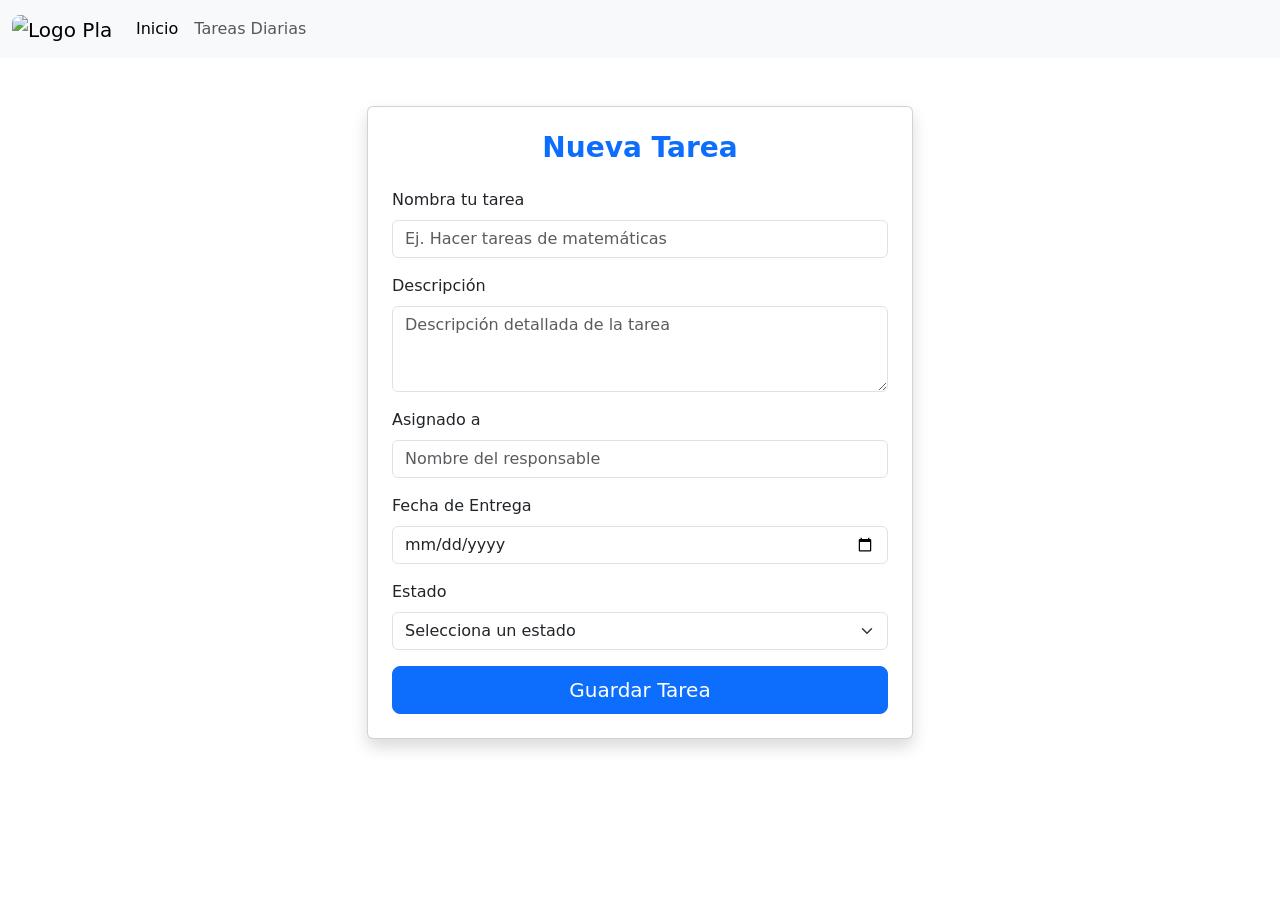
==== index.html @ b26d10c1 "Actualiza el placeholder del campo de nombre de tarea en el formulario" ====
<!DOCTYPE html>
<html lang="es">
<head>
    <meta charset="UTF-8">
    <meta name="viewport" content="width=device-width, initial-scale=1.0">
    <title>Planificador de Tareas Diarias</title>
    <link rel="stylesheet" href="Style.css">
    <link href="https://cdn.jsdelivr.net/npm/bootstrap@5.3.8/dist/css/bootstrap.min.css" rel="stylesheet" crossorigin="anonymous">
</head>
<body>
    <nav class="navbar navbar-expand-lg bg-body-tertiary">
        <div class="container-fluid">
            <a class="navbar-brand" href="#">
                <img src="https://encrypted-tbn0.gstatic.com/images?q=tbn:ANd9GcTt7R5lVFaLwnll3TaP_a8R_R76PgXZHmYkWWJ3i27mNA&s=10" alt="Logo Planificador de Tareas" class="logo-app" width="30" height="30">
            </a>
            <button class="navbar-toggler" type="button" data-bs-toggle="collapse" data-bs-target="#navbarSupportedContent" aria-controls="navbarSupportedContent" aria-expanded="false" aria-label="Toggle navigation">
                <span class="navbar-toggler-icon"></span>
            </button>
            <div class="collapse navbar-collapse" id="navbarSupportedContent">
                <ul class="navbar-nav me-auto mb-2 mb-lg-0">
                    <li class="nav-item"><a class="nav-link active" href="#">Inicio</a></li>
                    <li class="nav-item"><a class="nav-link" href="#">Tareas Diarias</a></li>
                </ul>
            </div>
        </div>
    </nav>

    <div class="container my-5">
        <div class="row justify-content-center">
            <div class="col-12 col-md-8 col-lg-6">
                <div class="card p-4 shadow">
                    <h3 class="card-title text-center mb-4 text-primary fw-bold">Nueva Tarea</h3>
                    
                    <div id="errorContainer" class="alert alert-danger d-none" role="alert"></div>

                    <form id="taskForm">

                        <div class="mb-3">
                            <label for="taskName" class="form-label">Nombra tu tarea</label>
                            <input type="text" class="form-control" id="taskName" placeholder="Ej. Hacer tareas de matemáticas">
                        </div>

                        <div class="mb-3">
                            <label for="taskDescription" class="form-label">Descripción</label>
                            <textarea class="form-control" id="taskDescription" rows="3" placeholder="Descripción detallada de la tarea"></textarea>
                        </div>

                        <div class="mb-3">
                            <label for="taskAssignee" class="form-label">Asignado a</label>
                            <input type="text" class="form-control" id="taskAssignee" placeholder="Nombre del responsable">
                        </div>

                        <div class="mb-3">
                            <label for="taskDueDate" class="form-label">Fecha de Entrega</label>
                            <input type="date" class="form-control" id="taskDueDate">
                        </div>

                        <div class="mb-3">
                            <label for="taskStatus" class="form-label">Estado</label>
                            <select class="form-select" id="taskStatus">
                                <option value="" selected disabled>Selecciona un estado</option>
                                <option value="POR HACER">Por Hacer</option>
                                <option value="EN PROCESO">En Proceso</option>
                                <option value="REVISIÓN">Revisión</option>
                                <option value="HECHO">Hecho</option>
                            </select>
                        </div>

                        <div class="d-grid">
                            <button type="submit" class="btn btn-primary btn-lg">Guardar Tarea</button>
                        </div>
                    </form>
                </div>
            </div>
        </div>

        <div class="row mt-5" id="tasksContainer">
        </div>
    </div>

    <script src="script.js"></script>
    <script src="https://cdn.jsdelivr.net/npm/bootstrap@5.3.8/dist/js/bootstrap.bundle.min.js" crossorigin="anonymous"></script>
</body>
</html>
---- Style.css ----
.logo-container {
    display: flex;
    justify-content: center;
    margin-bottom: 15px;
}

.logo-app {
    width: 100%;
    max-width: 100px;
    height: auto;
    border-radius: 8px;
}
    .carousel-contenedor-reducido {
        max-width: 500px;
        margin: 50px auto;
        border-radius: 12px;
        overflow: hidden;
        box-shadow: 0 4px 10px rgba(0, 0, 0, 0.15);
    }

    /* Homogeniza el tamaño interno de las imágenes */
    .img-carrusel-fija {
        height: 320px;
        object-fit: cover;
        object-position: center;
    }
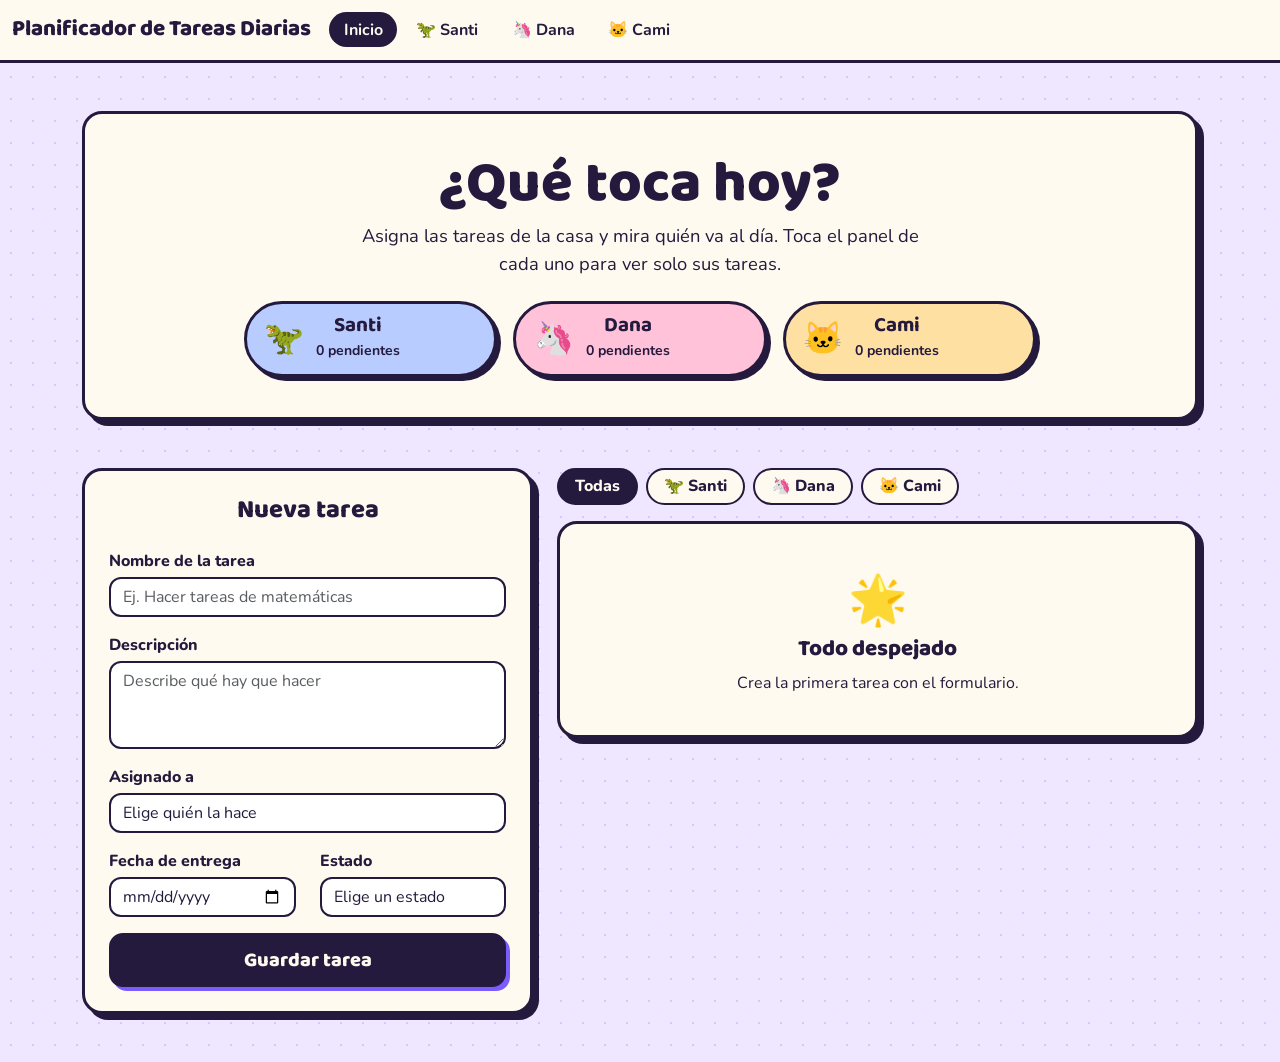
==== commit 3b7e5f8e: "Refactor styles and improve HTML structure for task panels; enhance task management logic" ====
--- a/index.html
+++ b/index.html
@@ -3,78 +3,98 @@
 <head>
     <meta charset="UTF-8">
     <meta name="viewport" content="width=device-width, initial-scale=1.0">
+    <link rel="preconnect" href="https://fonts.googleapis.com">
+    <link rel="preconnect" href="https://fonts.gstatic.com" crossorigin>
+    <link href="https://fonts.googleapis.com/css2?family=Baloo+2:wght@600;800&family=Nunito:wght@400;700;800&display=swap" rel="stylesheet">
+    <link href="https://cdn.jsdelivr.net/npm/bootstrap@5.3.8/dist/css/bootstrap.min.css" rel="stylesheet" crossorigin="anonymous">
+    <link rel="stylesheet" href="Style.css">
     <title>Planificador de Tareas Diarias</title>
-    <link rel="stylesheet" href="Style.css">
-    <link href="https://cdn.jsdelivr.net/npm/bootstrap@5.3.8/dist/css/bootstrap.min.css" rel="stylesheet" crossorigin="anonymous">
 </head>
 <body>
-    <nav class="navbar navbar-expand-lg bg-body-tertiary">
+    <nav class="navbar navbar-expand-lg">
         <div class="container-fluid">
-            <a class="navbar-brand" href="#">
-                <img src="https://encrypted-tbn0.gstatic.com/images?q=tbn:ANd9GcTt7R5lVFaLwnll3TaP_a8R_R76PgXZHmYkWWJ3i27mNA&s=10" alt="Logo Planificador de Tareas" class="logo-app" width="30" height="30">
-            </a>
-            <button class="navbar-toggler" type="button" data-bs-toggle="collapse" data-bs-target="#navbarSupportedContent" aria-controls="navbarSupportedContent" aria-expanded="false" aria-label="Toggle navigation">
+            <a class="navbar-brand" href="index.html">Planificador de Tareas Diarias</a>
+            <button class="navbar-toggler" type="button" data-bs-toggle="collapse" data-bs-target="#navbarSupportedContent" aria-controls="navbarSupportedContent" aria-expanded="false" aria-label="Abrir menú">
                 <span class="navbar-toggler-icon"></span>
             </button>
             <div class="collapse navbar-collapse" id="navbarSupportedContent">
                 <ul class="navbar-nav me-auto mb-2 mb-lg-0">
-                    <li class="nav-item"><a class="nav-link active" href="#">Inicio</a></li>
-                    <li class="nav-item"><a class="nav-link" href="#">Tareas Diarias</a></li>
+                    <li class="nav-item"><a class="nav-link active" href="index.html">Inicio</a></li>
+                    <li class="nav-item"><a class="nav-link " href="hijo1.html">🦖 Santi</a></li>
+                    <li class="nav-item"><a class="nav-link " href="hijo2.html">🦄 Dana</a></li>
+                    <li class="nav-item"><a class="nav-link " href="hijo3.html">🐱 Cami</a></li>
                 </ul>
             </div>
         </div>
     </nav>
+    <div class="container my-4 my-md-5">
+        <section class="sticker hero mb-5">
+            <h1>¿Qué toca hoy?</h1>
+            <p>Asigna las tareas de la casa y mira quién va al día. Toca el panel de cada uno para ver solo sus tareas.</p>
+            <div class="row g-3 justify-content-center">
+                <div class="col-12 col-sm-6 col-lg-3"><a class="kid-chip kid-santi" href="hijo1.html"><span class="emoji">🦖</span><span><strong>Santi</strong><small data-kid-count="Santi">0 pendientes</small></span></a></div>
+                <div class="col-12 col-sm-6 col-lg-3"><a class="kid-chip kid-dana" href="hijo2.html"><span class="emoji">🦄</span><span><strong>Dana</strong><small data-kid-count="Dana">0 pendientes</small></span></a></div>
+                <div class="col-12 col-sm-6 col-lg-3"><a class="kid-chip kid-cami" href="hijo3.html"><span class="emoji">🐱</span><span><strong>Cami</strong><small data-kid-count="Cami">0 pendientes</small></span></a></div>
+            </div>
+        </section>
 
-    <div class="container my-5">
-        <div class="row justify-content-center">
-            <div class="col-12 col-md-8 col-lg-6">
-                <div class="card p-4 shadow">
-                    <h3 class="card-title text-center mb-4 text-primary fw-bold">Nueva Tarea</h3>
+        <div class="row g-4">
+            <div class="col-lg-5">
+                <div class="sticker form-card p-4">
+                    <h3 class="text-center mb-4">Nueva tarea</h3>
                     
-                    <div id="errorContainer" class="alert alert-danger d-none" role="alert"></div>
+                    <div id="errorContainer" class="alert d-none" role="alert"></div>
 
-                    <form id="taskForm">
-
+                    <form id="taskForm" novalidate>
                         <div class="mb-3">
-                            <label for="taskName" class="form-label">Nombra tu tarea</label>
+                            <label for="taskName" class="form-label">Nombre de la tarea</label>
                             <input type="text" class="form-control" id="taskName" placeholder="Ej. Hacer tareas de matemáticas">
                         </div>
-
                         <div class="mb-3">
                             <label for="taskDescription" class="form-label">Descripción</label>
-                            <textarea class="form-control" id="taskDescription" rows="3" placeholder="Descripción detallada de la tarea"></textarea>
+                            <textarea class="form-control" id="taskDescription" rows="3" placeholder="Describe qué hay que hacer"></textarea>
                         </div>
-
                         <div class="mb-3">
                             <label for="taskAssignee" class="form-label">Asignado a</label>
-                            <input type="text" class="form-control" id="taskAssignee" placeholder="Nombre del responsable">
+                            <select class="form-select" id="taskAssignee">
+                                <option value="" selected disabled>Elige quién la hace</option>
+                                <option value="Santi">🦖 Santi</option>
+                                <option value="Dana">🦄 Dana</option>
+                                <option value="Cami">🐱 Cami</option>
+                            </select>
                         </div>
-
-                        <div class="mb-3">
-                            <label for="taskDueDate" class="form-label">Fecha de Entrega</label>
+                        <div class="row">
+                            <div class="col-sm-6 mb-3">
+                                <label for="taskDueDate" class="form-label">Fecha de entrega</label>
                             <input type="date" class="form-control" id="taskDueDate">
                         </div>
-
-                        <div class="mb-3">
+                            <div class="col-sm-6 mb-3">
                             <label for="taskStatus" class="form-label">Estado</label>
                             <select class="form-select" id="taskStatus">
-                                <option value="" selected disabled>Selecciona un estado</option>
-                                <option value="POR HACER">Por Hacer</option>
-                                <option value="EN PROCESO">En Proceso</option>
+                                    <option value="" selected disabled>Elige un estado</option>
+                                    <option value="POR HACER">Por hacer</option>
+                                    <option value="EN PROCESO">En proceso</option>
                                 <option value="REVISIÓN">Revisión</option>
                                 <option value="HECHO">Hecho</option>
                             </select>
                         </div>
-
+                        </div>
                         <div class="d-grid">
-                            <button type="submit" class="btn btn-primary btn-lg">Guardar Tarea</button>
+                            <button type="submit" class="btn btn-save">Guardar tarea</button>
                         </div>
                     </form>
                 </div>
             </div>
+
+            <div class="col-lg-7">
+                <div class="d-flex flex-wrap gap-2 mb-3" role="group" aria-label="Filtrar tareas">
+                    <button type="button" class="filter-btn active" data-filter="Todos">Todas</button>
+                    <button type="button" class="filter-btn" data-filter="Santi">🦖 Santi</button>
+                    <button type="button" class="filter-btn" data-filter="Dana">🦄 Dana</button>
+                    <button type="button" class="filter-btn" data-filter="Cami">🐱 Cami</button>
+                </div>
+                <div class="row g-4" id="tasksContainer"></div>
         </div>
-
-        <div class="row mt-5" id="tasksContainer">
         </div>
     </div>
 
--- a/Style.css
+++ b/Style.css
@@ -1,26 +1,176 @@
-.logo-container {
-    display: flex;
-    justify-content: center;
-    margin-bottom: 15px;
+:root {
+    --ink: #241a3d;
+    --paper: #fffaf0;
+    --lilac: #efe6ff;
+    --santi: #4d7cff;
+    --dana: #ff6fa5;
+    --cami: #ffb23e;
+    --por-hacer: #ff7b7b;
+    --en-proceso: #ffcf4d;
+    --revision: #62d6ea;
+    --hecho: #55d391;
+    --accent: #7a5cff;
+    --font-display: 'Baloo 2', 'Trebuchet MS', 'Segoe UI', sans-serif;
+    --font-body: 'Nunito', 'Segoe UI', Tahoma, sans-serif;
 }
 
-.logo-app {
-    width: 100%;
-    max-width: 100px;
-    height: auto;
-    border-radius: 8px;
+body {
+    min-height: 100vh;
+    margin: 0;
+    color: var(--ink);
+    font-family: var(--font-body);
+    background-color: var(--lilac);
+    background-image: radial-gradient(rgba(122, 92, 255, .22) 1.5px, transparent 1.5px);
+    background-size: 22px 22px;
 }
-    .carousel-contenedor-reducido {
-        max-width: 500px;
-        margin: 50px auto;
-        border-radius: 12px;
-        overflow: hidden;
-        box-shadow: 0 4px 10px rgba(0, 0, 0, 0.15);
-    }
 
-    /* Homogeniza el tamaño interno de las imágenes */
-    .img-carrusel-fija {
-        height: 320px;
-        object-fit: cover;
-        object-position: center;
-    }
+body[data-child="Santi"] { --accent: var(--santi); }
+body[data-child="Dana"]  { --accent: var(--dana); }
+body[data-child="Cami"]  { --accent: var(--cami); }
+
+h1, h2, h3, h4, h5, .navbar-brand { font-family: var(--font-display); font-weight: 800; }
+
+:focus-visible { outline: 3px solid var(--ink); outline-offset: 3px; }
+
+/* ---------- Navegación ---------- */
+.navbar {
+    background: var(--paper) !important;
+    border-bottom: 3px solid var(--ink);
+}
+.navbar-brand { color: var(--ink) !important; font-size: 1.4rem; }
+.nav-link { color: var(--ink); font-weight: 700; border-radius: 999px; padding: .35rem .9rem !important; margin: 0 .15rem; }
+.nav-link:hover { background: var(--lilac); }
+.nav-link.active { background: var(--ink); color: var(--paper) !important; }
+
+/* ---------- Superficies tipo "sticker" ---------- */
+.sticker {
+    background: var(--paper);
+    border: 3px solid var(--ink);
+    border-radius: 20px;
+    box-shadow: 6px 6px 0 var(--ink);
+}
+
+/* ---------- Portada ---------- */
+.hero { padding: 2.5rem 1.5rem; text-align: center; }
+.hero h1 { font-size: clamp(2.2rem, 6vw, 3.6rem); line-height: 1.05; margin-bottom: .5rem; }
+.hero p { font-size: 1.15rem; max-width: 36rem; margin: 0 auto 1.5rem; }
+
+.kid-chip {
+    display: flex; align-items: center; gap: .75rem;
+    padding: .7rem 1.1rem;
+    text-decoration: none; color: var(--ink);
+    background: var(--kid);
+    border: 3px solid var(--ink); border-radius: 999px;
+    box-shadow: 4px 4px 0 var(--ink);
+    transition: transform .12s, box-shadow .12s;
+}
+.kid-chip:hover { color: var(--ink); transform: translate(2px, 2px); box-shadow: 2px 2px 0 var(--ink); }
+.kid-chip .emoji { font-size: 2rem; line-height: 1; }
+.kid-chip strong { font-family: var(--font-display); font-size: 1.3rem; display: block; line-height: 1.1; }
+.kid-chip small { font-weight: 700; }
+.kid-santi { --kid: #b9ccff; }
+.kid-dana  { --kid: #ffc2d9; }
+.kid-cami  { --kid: #ffe0a3; }
+
+/* ---------- Formulario ---------- */
+.form-card h3 { font-size: 1.6rem; }
+.form-label { font-weight: 800; margin-bottom: .25rem; }
+.form-control, .form-select {
+    border: 2px solid var(--ink); border-radius: 12px; background: #fff; color: var(--ink);
+}
+.form-control:focus, .form-select:focus { border-color: var(--ink); box-shadow: 0 0 0 4px rgba(122, 92, 255, .35); }
+
+.btn-save {
+    background: var(--ink); color: var(--paper);
+    font-family: var(--font-display); font-size: 1.25rem; font-weight: 800;
+    border: 3px solid var(--ink); border-radius: 14px; padding: .55rem 1rem;
+    box-shadow: 4px 4px 0 var(--accent);
+    transition: transform .12s, box-shadow .12s;
+}
+.btn-save:hover { background: var(--ink); color: var(--paper); transform: translate(2px, 2px); box-shadow: 2px 2px 0 var(--accent); }
+
+#errorContainer { border: 2px solid var(--ink); border-radius: 12px; background: #ffd9d9; color: var(--ink); font-weight: 700; }
+#errorContainer ul { margin: 0; padding-left: 1.1rem; }
+
+/* ---------- Filtros ---------- */
+.filter-btn {
+    font-weight: 800; color: var(--ink); background: var(--paper);
+    border: 2px solid var(--ink); border-radius: 999px; padding: .3rem 1rem;
+}
+.filter-btn:hover { background: #fff; }
+.filter-btn.active { background: var(--ink); color: var(--paper); }
+
+/* ---------- Tarjetas de tarea ---------- */
+.task-card {
+    --kid: var(--accent);
+    background: var(--paper);
+    border: 3px solid var(--ink); border-radius: 18px;
+    box-shadow: 5px 5px 0 var(--ink);
+    height: 100%; display: flex; flex-direction: column; overflow: hidden;
+}
+.task-card[data-kid="Santi"] { --kid: var(--santi); }
+.task-card[data-kid="Dana"]  { --kid: var(--dana); }
+.task-card[data-kid="Cami"]  { --kid: var(--cami); }
+
+.task-top {
+    background: var(--kid); border-bottom: 3px solid var(--ink);
+    padding: .5rem .9rem; display: flex; align-items: center; gap: .5rem;
+    font-family: var(--font-display); font-weight: 800; font-size: 1.05rem;
+}
+.task-top .emoji { font-size: 1.4rem; }
+.task-body { padding: .9rem 1rem 1rem; display: flex; flex-direction: column; gap: .6rem; flex: 1; }
+.task-title { font-size: 1.2rem; margin: 0; overflow-wrap: anywhere; }
+.task-desc { margin: 0; flex: 1; overflow-wrap: anywhere; }
+.task-card.is-done .task-title { text-decoration: line-through; text-decoration-thickness: 3px; opacity: .6; }
+.task-card.is-done .task-desc { opacity: .6; }
+
+.due { font-weight: 800; font-size: .92rem; }
+.due.late { color: #c4223a; }
+.due.soon { color: #a85b00; }
+
+.status-select {
+    appearance: none; -webkit-appearance: none;
+    font-weight: 800; font-size: .88rem; color: var(--ink);
+    border: 2px solid var(--ink); border-radius: 999px;
+    padding: .25rem 1.7rem .25rem .8rem; cursor: pointer;
+    background-color: var(--por-hacer);
+    background-image: url("data:image/svg+xml;utf8,<svg xmlns='http://www.w3.org/2000/svg' width='12' height='8'><path d='M1 1l5 5 5-5' fill='none' stroke='%23241a3d' stroke-width='2'/></svg>");
+    background-repeat: no-repeat; background-position: right .6rem center;
+}
+.status-select[data-status="POR HACER"]  { background-color: var(--por-hacer); }
+.status-select[data-status="EN PROCESO"] { background-color: var(--en-proceso); }
+.status-select[data-status="REVISIÓN"]   { background-color: var(--revision); }
+.status-select[data-status="HECHO"]      { background-color: var(--hecho); }
+
+.delete-btn {
+    background: transparent; color: var(--ink); font-weight: 800; font-size: .85rem;
+    border: 2px solid var(--ink); border-radius: 10px; padding: .15rem .65rem;
+}
+.delete-btn:hover { background: #ffd9d9; }
+
+/* ---------- Estado vacío ---------- */
+.empty-state { text-align: center; padding: 2.5rem 1.5rem; }
+.empty-state .emoji { font-size: 3rem; }
+.empty-state h4 { font-size: 1.4rem; }
+
+/* ---------- Panel de cada hijo ---------- */
+.kid-banner { padding: 1.6rem; display: flex; align-items: center; gap: 1.2rem; flex-wrap: wrap; background: var(--accent); }
+.kid-banner .avatar {
+    width: 84px; height: 84px; display: grid; place-items: center; font-size: 3rem;
+    background: var(--paper); border: 3px solid var(--ink); border-radius: 50%;
+}
+.kid-banner h2 { font-size: clamp(1.7rem, 5vw, 2.4rem); margin: 0; }
+.kid-banner p { margin: 0; font-weight: 700; }
+
+.progress-wrap { flex: 1 1 240px; }
+.progress-track { height: 24px; background: var(--paper); border: 3px solid var(--ink); border-radius: 999px; overflow: hidden; }
+.progress-fill { height: 100%; width: 0; background: var(--hecho); border-right: 3px solid var(--ink); transition: width .5s ease; }
+.progress-fill.empty { border-right: 0; }
+
+/* Entrada de una tarea nueva */
+@keyframes pop { from { transform: scale(.9); opacity: 0; } to { transform: scale(1); opacity: 1; } }
+.task-new { animation: pop .3s ease-out; }
+@media (prefers-reduced-motion: reduce) {
+    .task-new { animation: none; }
+    .progress-fill, .kid-chip, .btn-save { transition: none; }
+}
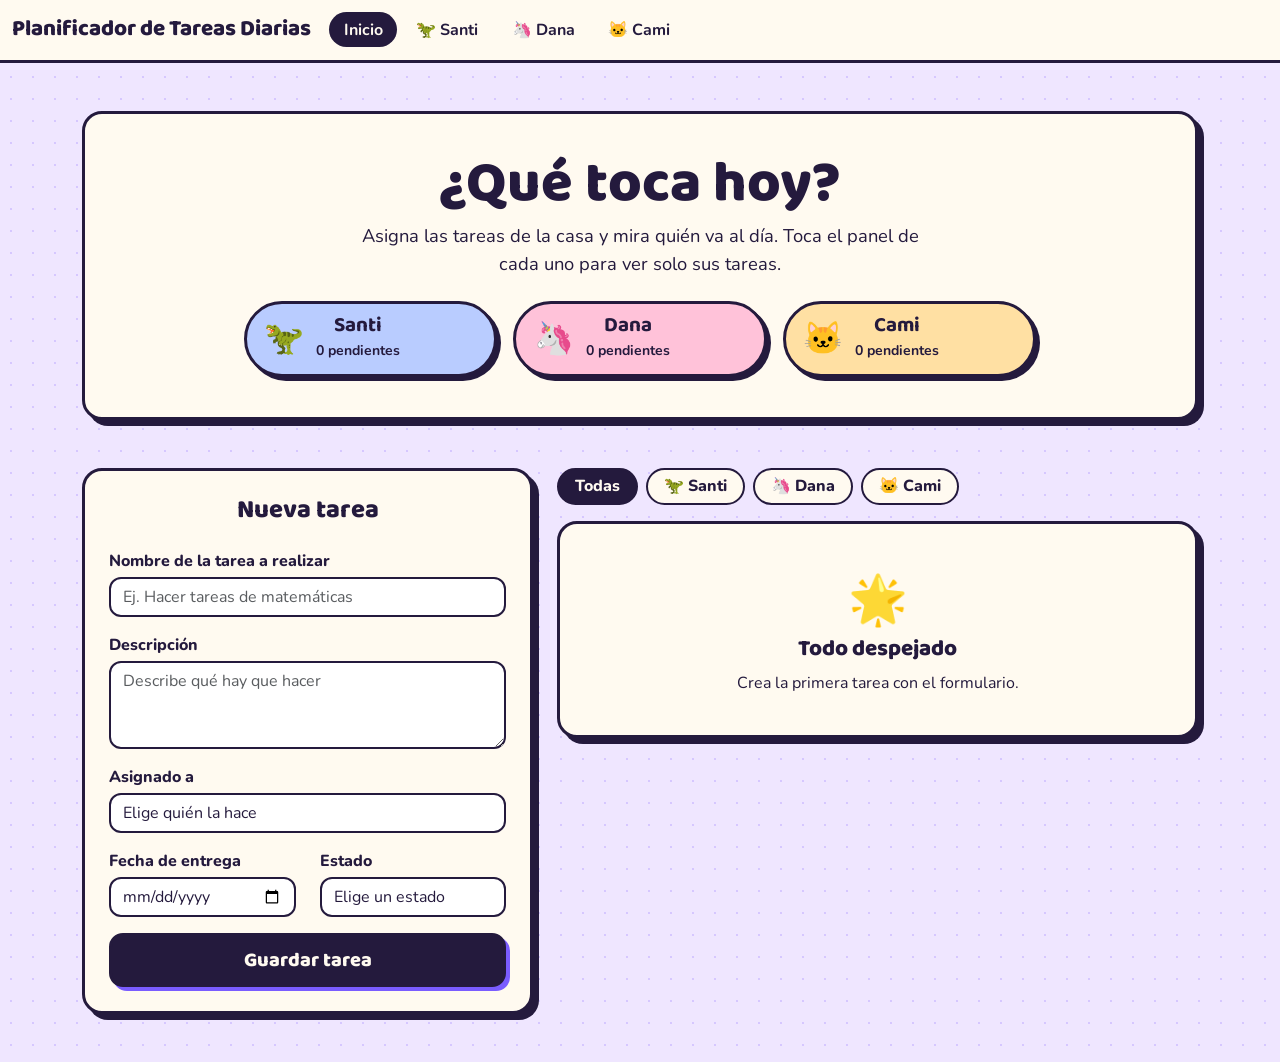
==== commit cf8d53c0: "Update index.html" ====
--- a/index.html
+++ b/index.html
@@ -42,12 +42,12 @@
             <div class="col-lg-5">
                 <div class="sticker form-card p-4">
                     <h3 class="text-center mb-4">Nueva tarea</h3>
-                    
+
                     <div id="errorContainer" class="alert d-none" role="alert"></div>
 
                     <form id="taskForm" novalidate>
                         <div class="mb-3">
-                            <label for="taskName" class="form-label">Nombre de la tarea</label>
+                            <label for="taskName" class="form-label">Nombre de la tarea a realizar</label>
                             <input type="text" class="form-control" id="taskName" placeholder="Ej. Hacer tareas de matemáticas">
                         </div>
                         <div class="mb-3">
@@ -66,18 +66,18 @@
                         <div class="row">
                             <div class="col-sm-6 mb-3">
                                 <label for="taskDueDate" class="form-label">Fecha de entrega</label>
-                            <input type="date" class="form-control" id="taskDueDate">
-                        </div>
+                                <input type="date" class="form-control" id="taskDueDate">
+                            </div>
                             <div class="col-sm-6 mb-3">
-                            <label for="taskStatus" class="form-label">Estado</label>
-                            <select class="form-select" id="taskStatus">
+                                <label for="taskStatus" class="form-label">Estado</label>
+                                <select class="form-select" id="taskStatus">
                                     <option value="" selected disabled>Elige un estado</option>
                                     <option value="POR HACER">Por hacer</option>
                                     <option value="EN PROCESO">En proceso</option>
-                                <option value="REVISIÓN">Revisión</option>
-                                <option value="HECHO">Hecho</option>
-                            </select>
-                        </div>
+                                    <option value="REVISIÓN">Revisión</option>
+                                    <option value="HECHO">Hecho</option>
+                                </select>
+                            </div>
                         </div>
                         <div class="d-grid">
                             <button type="submit" class="btn btn-save">Guardar tarea</button>
@@ -94,11 +94,11 @@
                     <button type="button" class="filter-btn" data-filter="Cami">🐱 Cami</button>
                 </div>
                 <div class="row g-4" id="tasksContainer"></div>
-        </div>
+            </div>
         </div>
     </div>
 
     <script src="script.js"></script>
     <script src="https://cdn.jsdelivr.net/npm/bootstrap@5.3.8/dist/js/bootstrap.bundle.min.js" crossorigin="anonymous"></script>
 </body>
-</html>+</html>
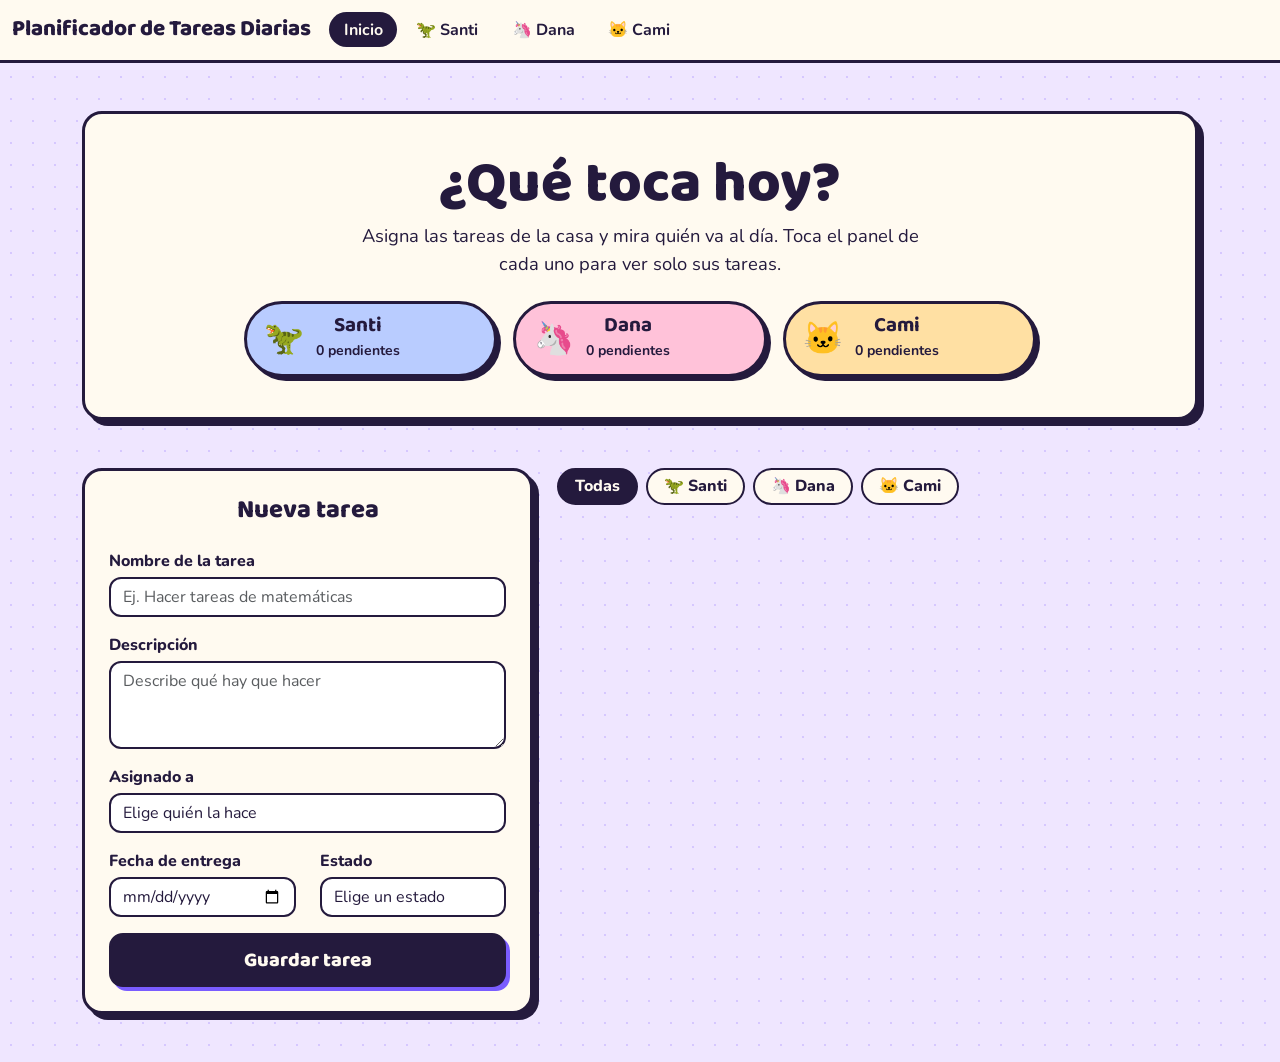
==== commit 3a169916: "back" ====
--- a/index.html
+++ b/index.html
@@ -47,7 +47,7 @@
 
                     <form id="taskForm" novalidate>
                         <div class="mb-3">
-                            <label for="taskName" class="form-label">Nombre de la tarea a realizar</label>
+                            <label for="taskName" class="form-label">Nombre de la tarea</label>
                             <input type="text" class="form-control" id="taskName" placeholder="Ej. Hacer tareas de matemáticas">
                         </div>
                         <div class="mb-3">
@@ -97,8 +97,7 @@
             </div>
         </div>
     </div>
-
     <script src="script.js"></script>
     <script src="https://cdn.jsdelivr.net/npm/bootstrap@5.3.8/dist/js/bootstrap.bundle.min.js" crossorigin="anonymous"></script>
 </body>
-</html>
+</html>
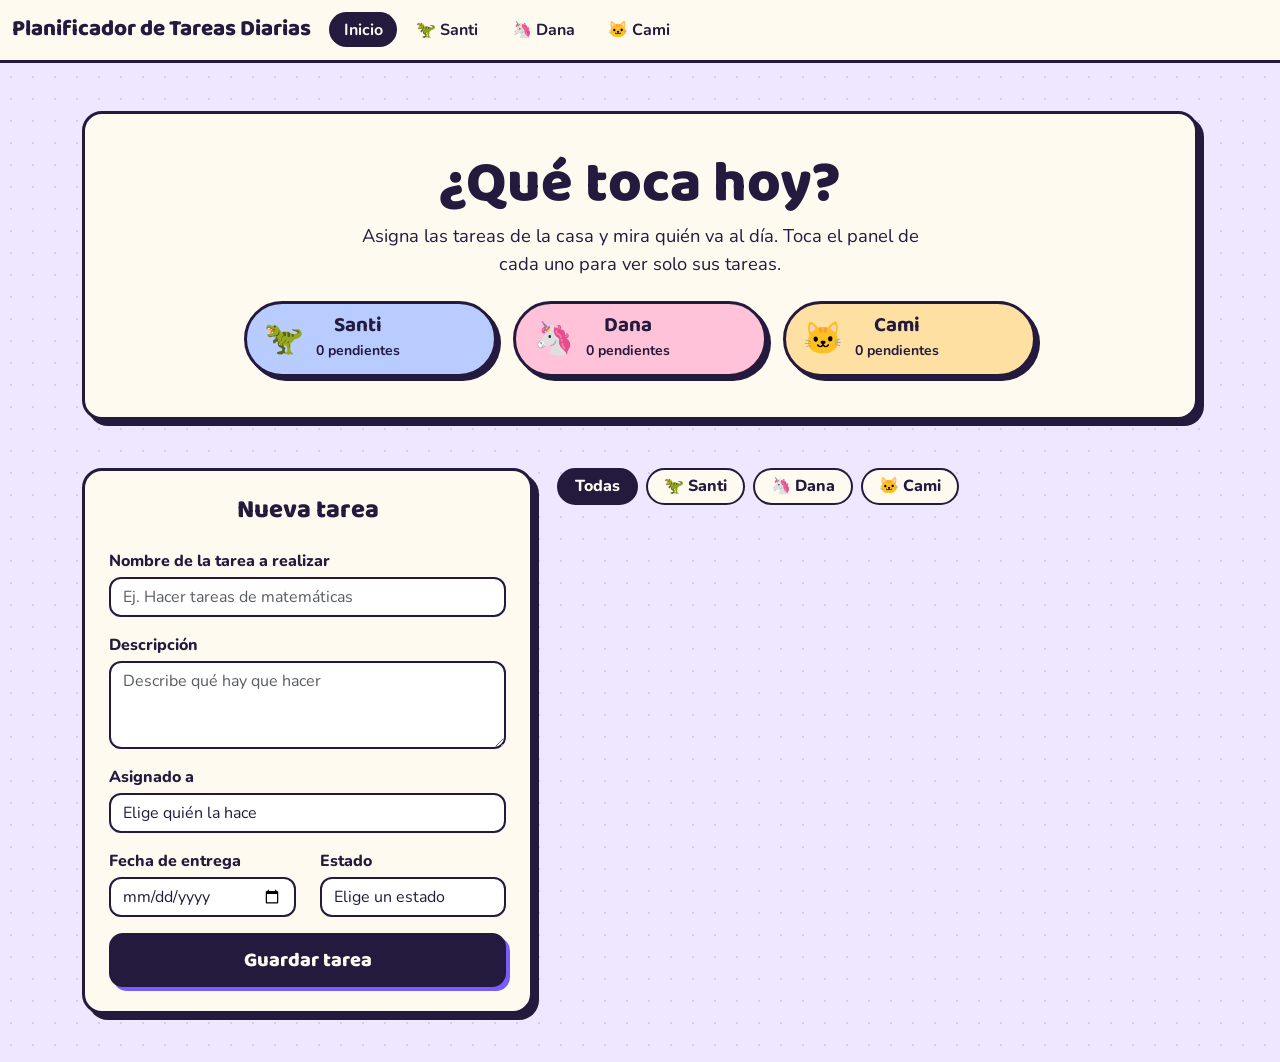
==== commit 99ef5c59: "Merge branch 'main' of https://github.com/stefa77777/planificador-de-tares" ====
--- a/index.html
+++ b/index.html
@@ -47,7 +47,7 @@
 
                     <form id="taskForm" novalidate>
                         <div class="mb-3">
-                            <label for="taskName" class="form-label">Nombre de la tarea</label>
+                            <label for="taskName" class="form-label">Nombre de la tarea a realizar</label>
                             <input type="text" class="form-control" id="taskName" placeholder="Ej. Hacer tareas de matemáticas">
                         </div>
                         <div class="mb-3">
@@ -100,4 +100,4 @@
     <script src="script.js"></script>
     <script src="https://cdn.jsdelivr.net/npm/bootstrap@5.3.8/dist/js/bootstrap.bundle.min.js" crossorigin="anonymous"></script>
 </body>
-</html>+</html>
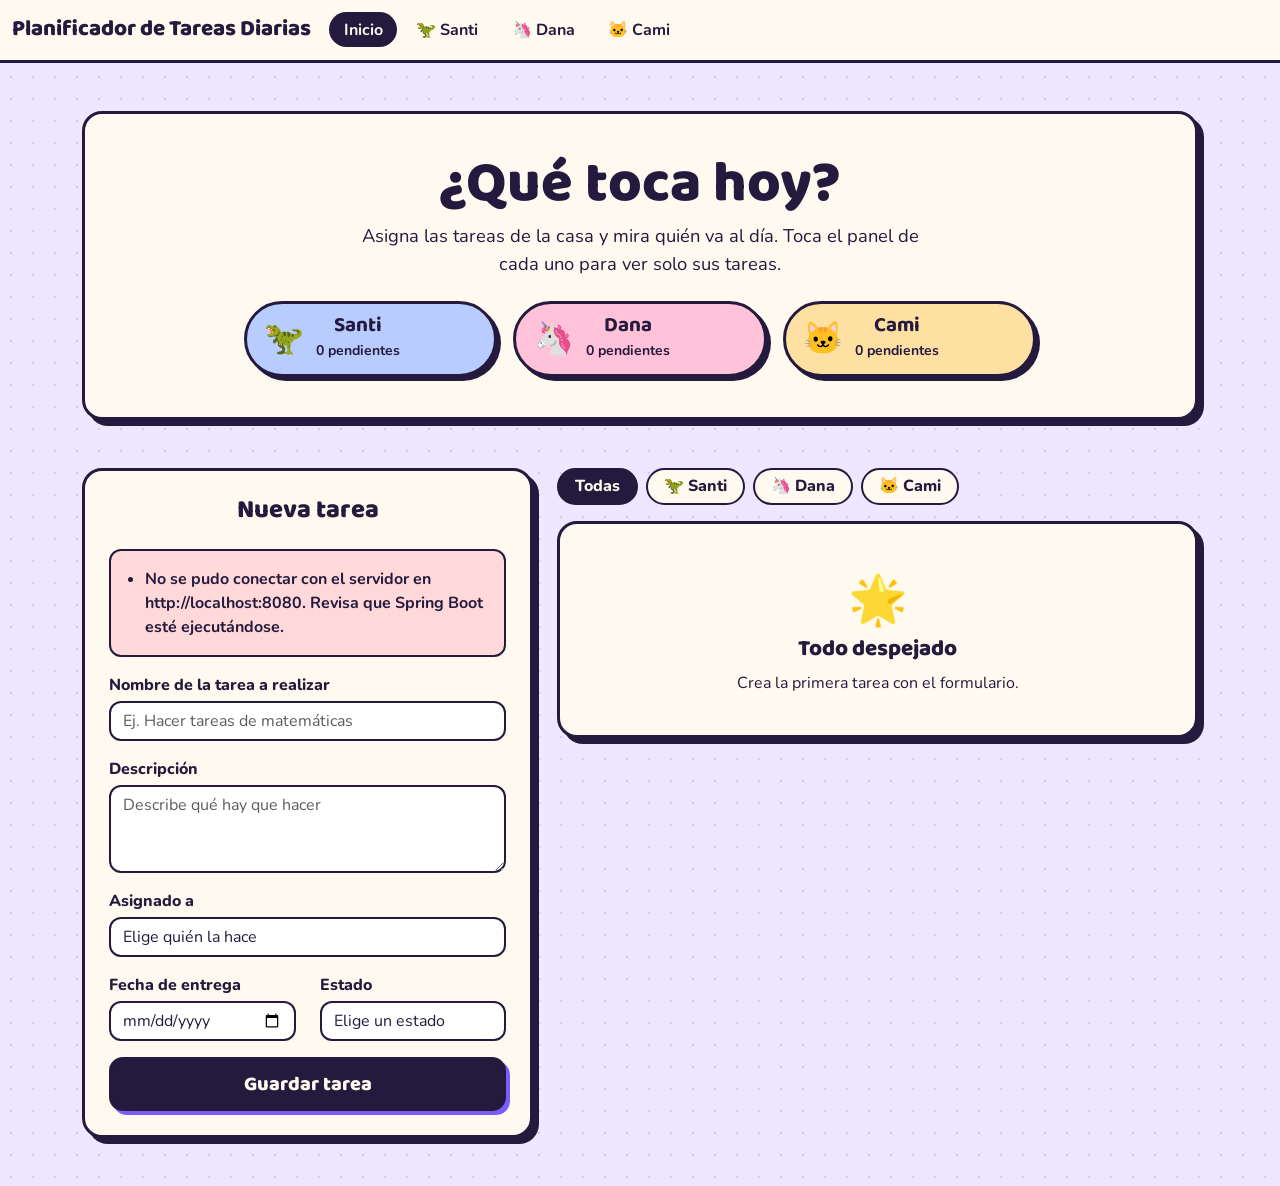
==== commit 4927c08b: "back2" ====
--- a/index.html
+++ b/index.html
@@ -97,7 +97,7 @@
             </div>
         </div>
     </div>
-    <script src="script.js"></script>
+    <script type="module" src="script.js"></script>
     <script src="https://cdn.jsdelivr.net/npm/bootstrap@5.3.8/dist/js/bootstrap.bundle.min.js" crossorigin="anonymous"></script>
 </body>
 </html>
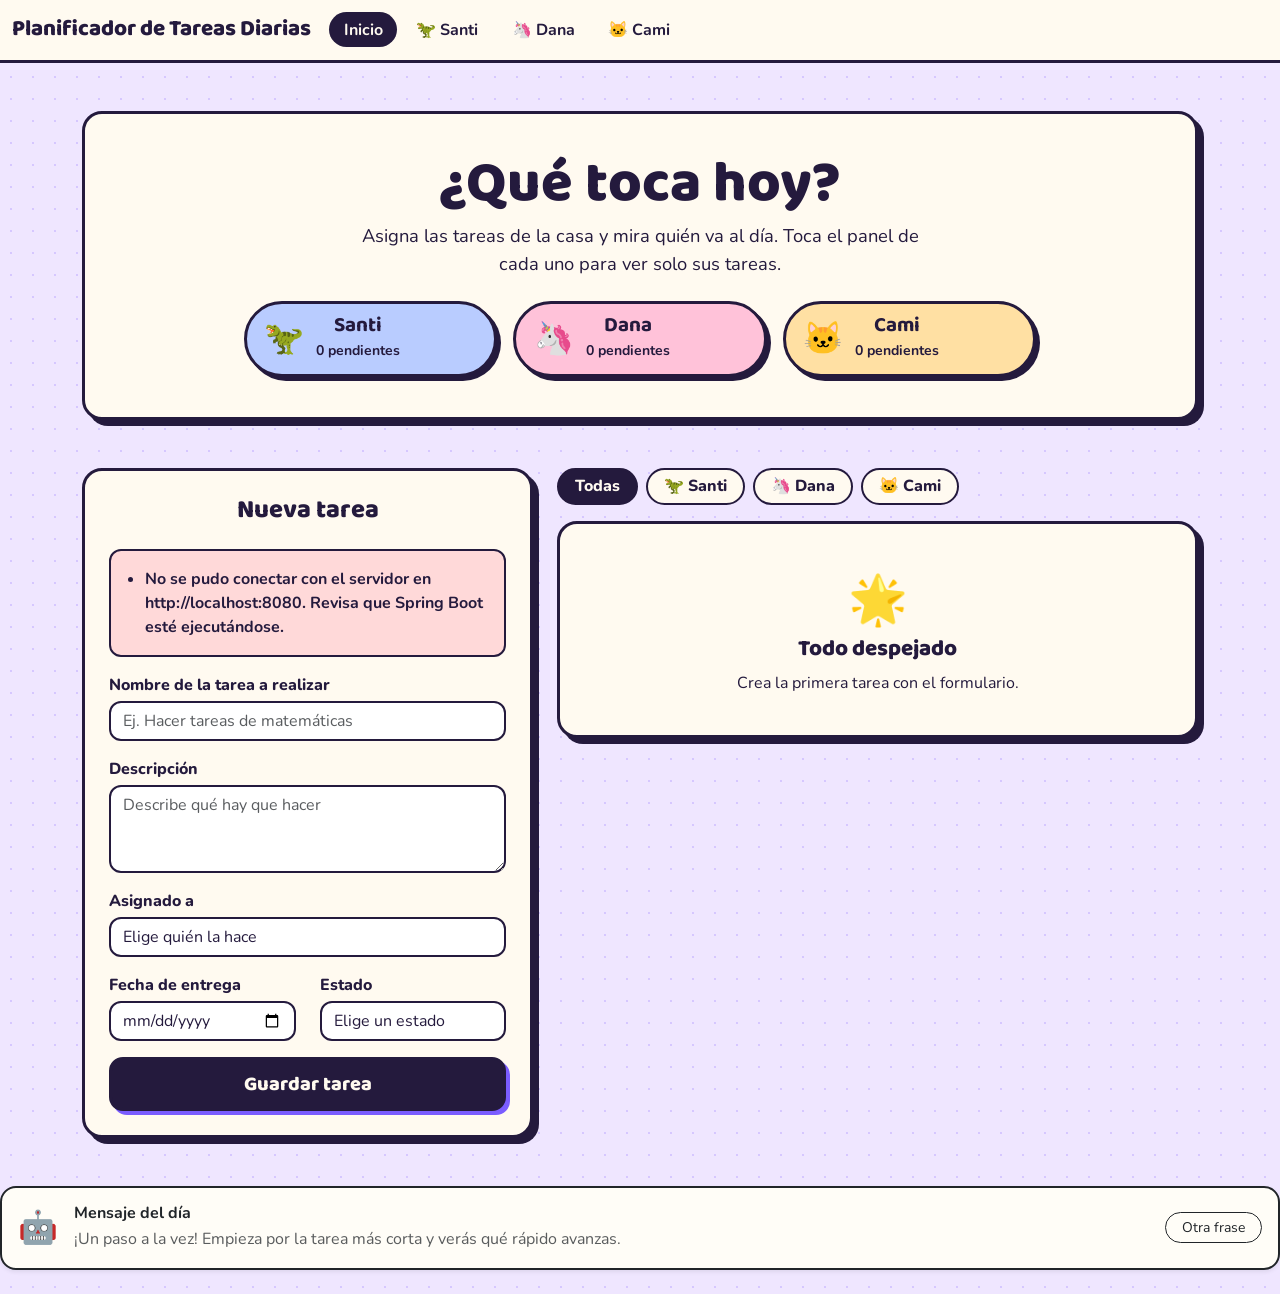
==== commit ab7db7c2: "bootmotivacional" ====
--- a/index.html
+++ b/index.html
@@ -97,6 +97,20 @@
             </div>
         </div>
     </div>
+    <div id="bot-container" class="card mb-4 border-2 border-dark shadow-sm" style="border-radius: 16px; background-color: #fffdf7;">
+  <div class="card-body d-flex align-items-center justify-content-between gap-3">
+    <div class="d-flex align-items-center gap-3">
+      <span style="font-size: 2rem;">🤖</span>
+      <div>
+        <h6 class="fw-bold mb-1" id="bot-titulo">Tu asistente de tareas</h6>
+        <p class="mb-0 text-muted" id="bot-mensaje">Cargando consejo del día...</p>
+      </div>
+    </div>
+    <button type="button" id="btn-nueva-frase" class="btn btn-sm btn-outline-dark rounded-pill px-3">
+      Otra frase
+    </button>
+  </div>
+</div>
     <script type="module" src="script.js"></script>
     <script src="https://cdn.jsdelivr.net/npm/bootstrap@5.3.8/dist/js/bootstrap.bundle.min.js" crossorigin="anonymous"></script>
 </body>
